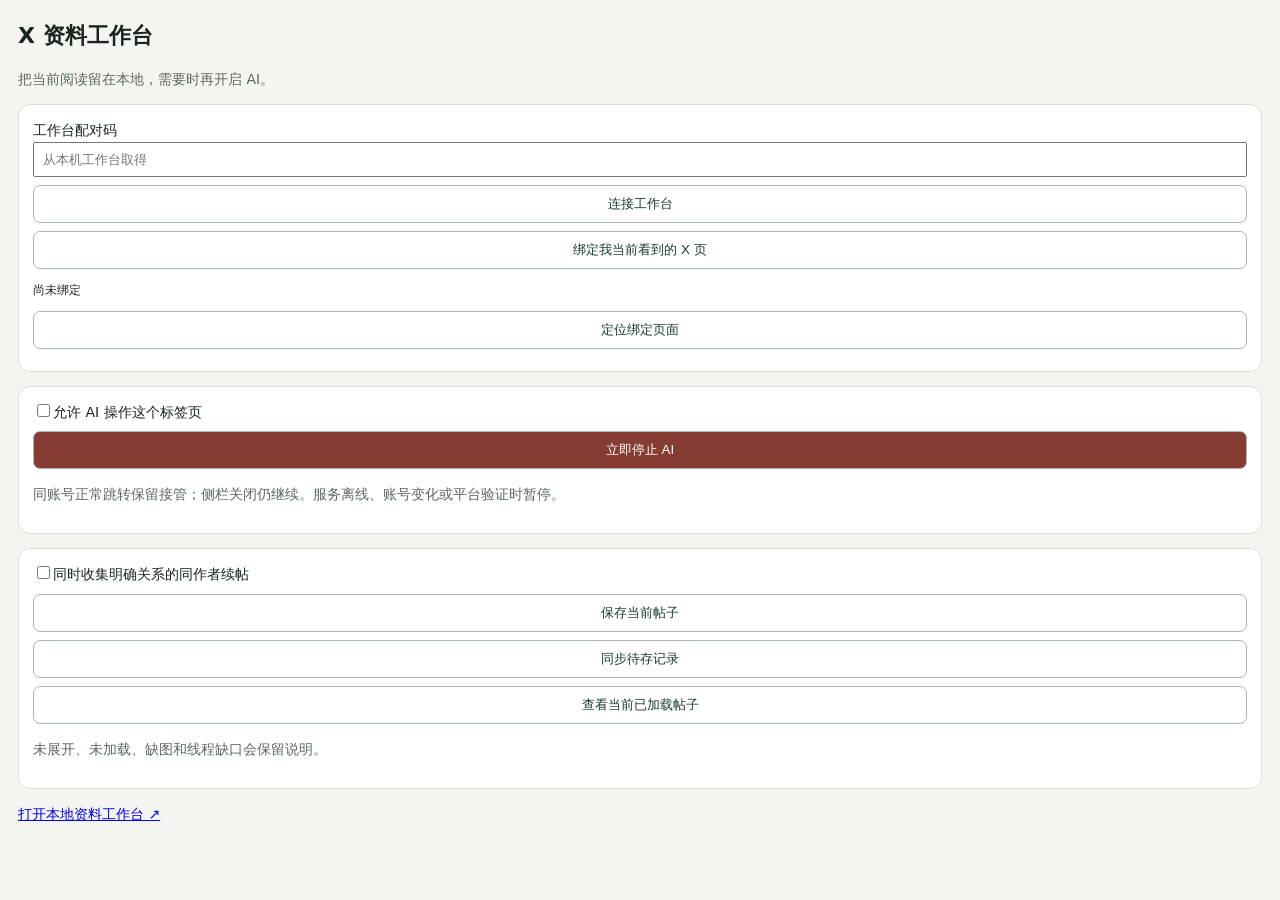
==== extension/panel.html @ c18ff44c "Publish X Workbench v0.2.0" ====
<!doctype html><html lang="zh-CN"><meta charset="utf-8"><meta name="viewport" content="width=device-width,initial-scale=1"><title>X 资料侧栏</title><link rel="stylesheet" href="panel.css"><body>
<h1>X 资料工作台</h1><p>把当前阅读留在本地，需要时再开启 AI。</p><p id="status" role="status"></p>
<section><label>工作台配对码<input id="code" autocomplete="off" placeholder="从本机工作台取得"></label><button id="pair">连接工作台</button><button id="bind">绑定我当前看到的 X 页</button><pre id="binding">尚未绑定</pre><button id="focus">定位绑定页面</button></section>
<section><label><input type="checkbox" id="control">允许 AI 操作这个标签页</label><button id="stop" class="stop">立即停止 AI</button><p>同账号正常跳转保留接管；侧栏关闭仍继续。服务离线、账号变化或平台验证时暂停。</p></section>
<section><label><input type="checkbox" id="thread">同时收集明确关系的同作者续帖</label><button id="capture">保存当前帖子</button><button id="sync">同步待存记录</button><button id="list">查看当前已加载帖子</button><p>未展开、未加载、缺图和线程缺口会保留说明。</p><div id="cards"></div></section>
<a href="http://127.0.0.1:8915/" target="_blank" rel="noopener noreferrer">打开本地资料工作台 ↗</a><p id="version"></p><script src="panel.js"></script></body></html>
---- extension/panel.css ----
body{font:14px/1.6 system-ui,sans-serif;margin:18px;background:#f4f5f1;color:#19251e}h1{font-size:22px}section{background:white;border:1px solid #ddd;border-radius:12px;padding:14px;margin:14px 0}button{display:block;padding:9px;margin:8px 0;border:1px solid #aab7af;border-radius:7px;background:white;color:#183e2c;cursor:pointer;width:100%}button:disabled{opacity:.5}input:not([type=checkbox]){display:block;box-sizing:border-box;padding:8px;width:100%}.stop{background:#853c32;color:white}pre{white-space:pre-wrap;overflow-wrap:anywhere;font:12px/1.5 system-ui}p{color:#5c685e}#status{white-space:pre-wrap;color:#244e3b}article{border-top:1px solid #ddd;padding:8px 0}
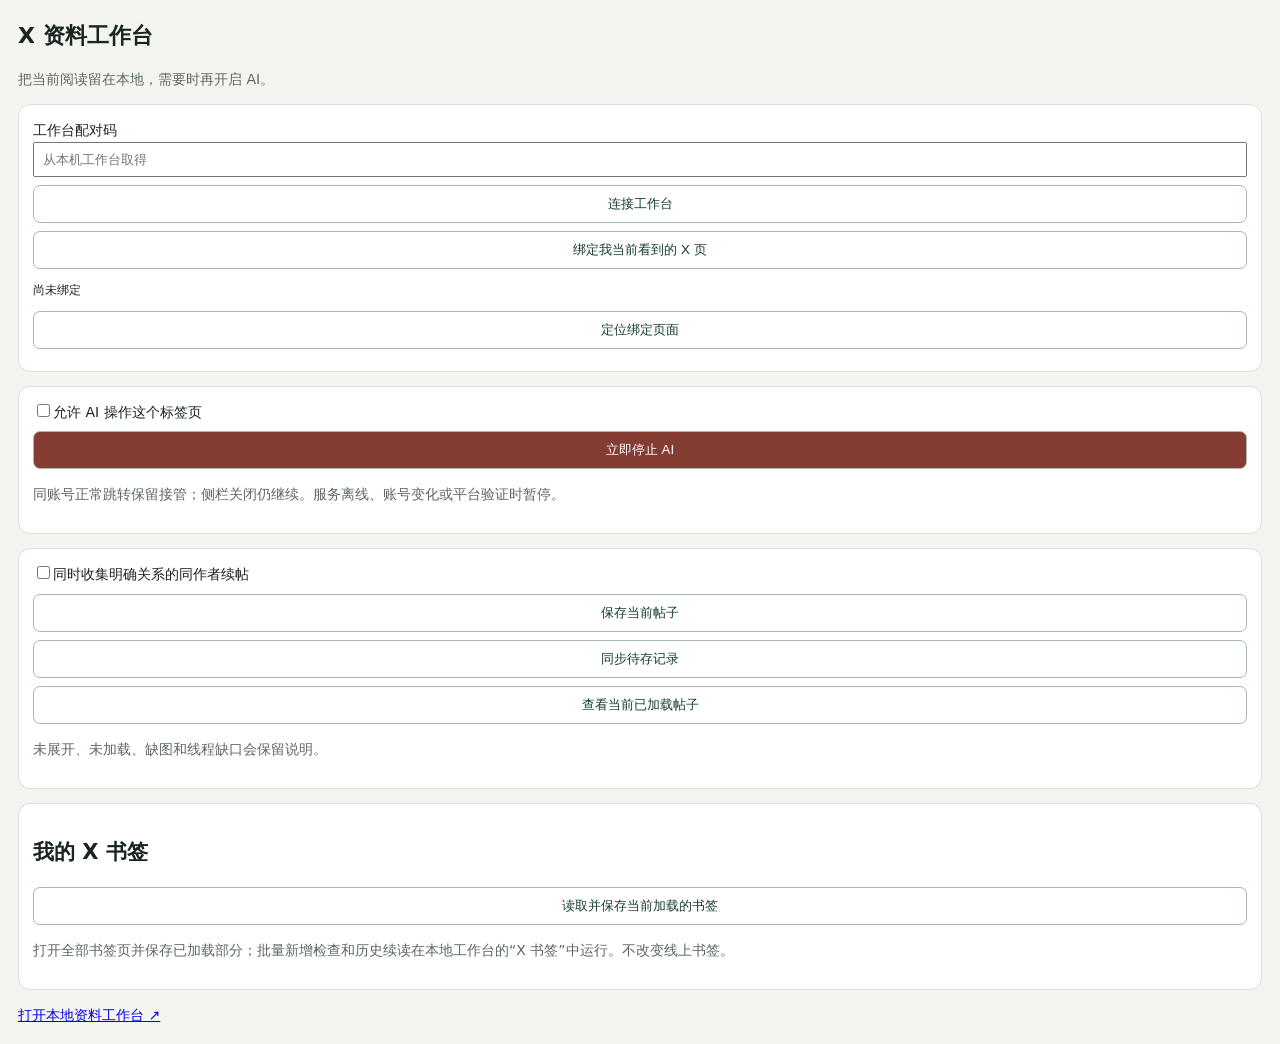
==== commit 45f09fd2: "Add bookmark sync and reuse local X archives" ====
--- a/extension/panel.html
+++ b/extension/panel.html
@@ -3,4 +3,5 @@
 <section><label>工作台配对码<input id="code" autocomplete="off" placeholder="从本机工作台取得"></label><button id="pair">连接工作台</button><button id="bind">绑定我当前看到的 X 页</button><pre id="binding">尚未绑定</pre><button id="focus">定位绑定页面</button></section>
 <section><label><input type="checkbox" id="control">允许 AI 操作这个标签页</label><button id="stop" class="stop">立即停止 AI</button><p>同账号正常跳转保留接管；侧栏关闭仍继续。服务离线、账号变化或平台验证时暂停。</p></section>
 <section><label><input type="checkbox" id="thread">同时收集明确关系的同作者续帖</label><button id="capture">保存当前帖子</button><button id="sync">同步待存记录</button><button id="list">查看当前已加载帖子</button><p>未展开、未加载、缺图和线程缺口会保留说明。</p><div id="cards"></div></section>
+<section><h2>我的 X 书签</h2><button id="bookmarks">读取并保存当前加载的书签</button><p>打开全部书签页并保存已加载部分；批量新增检查和历史续读在本地工作台的“X 书签”中运行。不改变线上书签。</p></section>
 <a href="http://127.0.0.1:8915/" target="_blank" rel="noopener noreferrer">打开本地资料工作台 ↗</a><p id="version"></p><script src="panel.js"></script></body></html>
